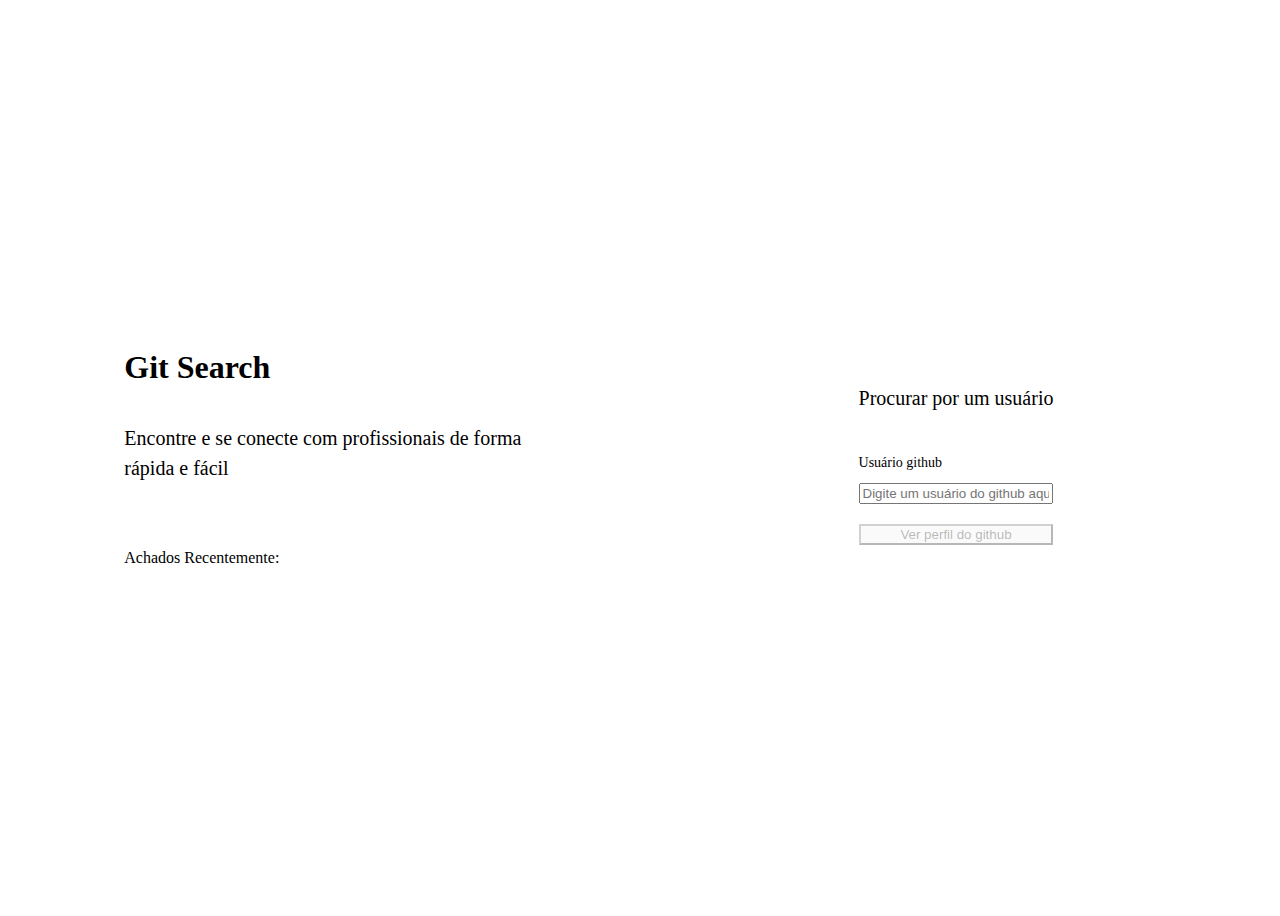
==== pages/home/index.html @ efb5b945 "add: search page, user profile page" ====
<!DOCTYPE html>
<html lang="pt-br">

<head>
  <meta charset="UTF-8" />
  <meta http-equiv="X-UA-Compatible" content="IE=edge" />
  <meta name="viewport" content="width=device-width, initial-scale=1.0" />
  <link rel="stylesheet" href="../../styles/globalStyles.css" />
  <link rel="stylesheet" href="../../styles/animations.css" />
  <link rel="stylesheet" href="../../styles/inputs.css" />
  <link rel="stylesheet" href="../../styles/buttons.css" />
  <link rel="stylesheet" href="index.css" />
  <title>Git Search</title>
</head>

<body>
  <main>
    <div class="homepage-container">
      <div class="left-side">
        <section class="left-box">
          <h1>Git Search</h1>
          <p>
            Encontre e se conecte com profissionais de forma rápida e fácil 
          </p>
          <div class="user-history">
            <h4>Achados Recentemente:</h4>
            <div class="profile-users"></div>
          </div>
        </section>
      </div>
      <div class="right-side">
        <section class="right-box">
          <h2>Procurar por um usuário</h2>
          <form>
            <label for="username">Usuário github</label>
            <input type="text" class="primary-input home-input" name="username" id="username" placeholder="Digite um usuário do github aqui...">
            <button type="button" class="primary-btn home-submit disabled" disabled>Ver perfil do github</button>
          </form>
        </section>
      </div>
    </div>
  </main>
  <script src="index.js"></script>
</body>

</html>
---- pages/home/index.css ----
.homepage-container {
    display: flex;
    color: var(--color-white);
}

.left-side {
    background-color: var(--color-brand-1);
    display: flex;
    align-items: center;
    justify-content: center;
    width: 50vw;
    height: 100vh;
}

.left-box {
    width: 63.2%;
}

.left-box h1 {
    font-weight: 600;
    font-size: 2rem;
}

.left-box p {
    font-weight: 400;
    font-size: 1.25rem;
    line-height: 150%;
    margin: 2.3125rem 0 2.8125rem;
}

.left-box .user-history {
    display: flex;
    gap: 19px;
    align-items: center;
}

.left-box .user-history h4 {
    font-weight: 500;
    font-size: 1rem;
}

.left-box .profile-users {
    display: flex;
    gap: 8px;
}

.left-box .profile-users .user-img img {
    user-select: none;
    border-radius: 40px;
    width: 44px;
    height: 44px;
}

.left-box .profile-users .user-img {
    position: relative;
    display: flex;
    align-items: center;
    justify-content: center;
    border: 1px solid transparent;
    border-radius: 40px;
    width: 44px;
    height: 44px;
    cursor: pointer;
    box-sizing: content-box;
    transition: all .3s;
}

.left-box .profile-users .user-img::after {
    content: 'Acessar este perfil';
    color: var(--color-grey-2);
    font-family: var(--font-family-1);
    font-weight: 500;
    font-size: .75rem;
    display: flex;
    align-items: center;
    justify-content: center;
    box-sizing: border-box;
    position: absolute;
    top: 39px;
    background-color: var(--color-white);
    padding: .25rem .5rem;
    border-radius: var(--radius-2);
    box-shadow: 0px 4px 30px rgba(0, 0, 0, 0.25);
    width: 124px;
    height: 26px;
    opacity: 0;
    pointer-events: none;
    transition: all .3s;
    z-index: 1;
}


.left-box .profile-users .user-img:hover::after {
    pointer-events: visible;
    opacity: 1;
}

.left-box .profile-users .user-img:hover {
    border: 1px solid var(--color-white);
}

.right-side {
    background-color: var(--color-grey-2);
    display: flex;
    align-items: center;
    justify-content: center;
    width: 50vw;
    height: 100vh;
}

.right-box h2 {
    font-weight: 500;
    font-size: 1.25rem;
    margin-bottom: 45px;
}

.right-box form {
    display: flex;
    flex-direction: column;
}

.right-box form label {
    font-weight: 500;
    font-size: .875rem;
}

.right-box form input {
    margin-top: .75rem;
}

.right-box form .not-found {
    margin-top: .75rem;
    font-weight: 400;
    font-size: .875rem;
    color: var(--color-alert);
}

.right-box form button {
    margin-top: 1.25rem;
    border-radius: var(--radius-2);
}
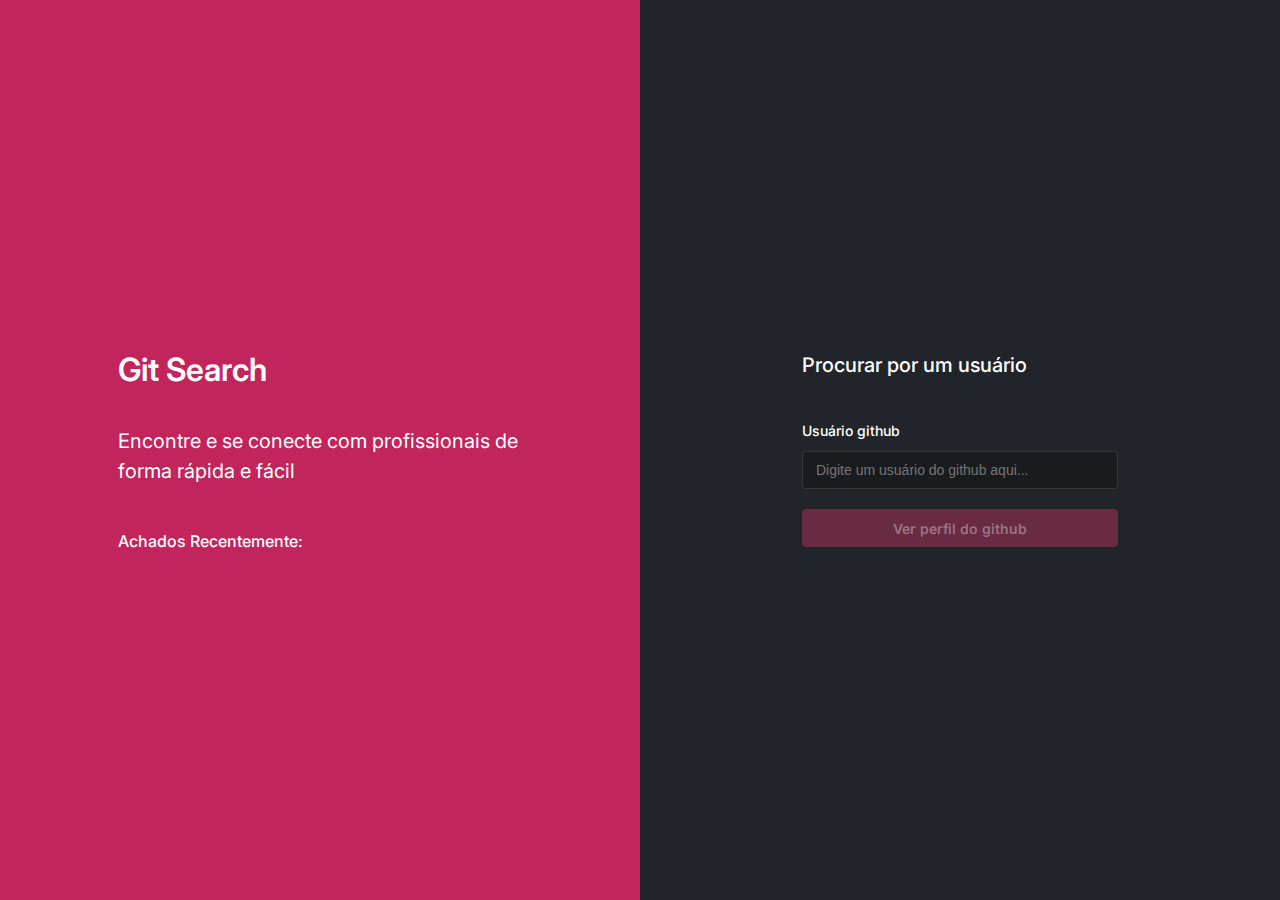
==== commit 35378598: "add: page icon, redirect transition" ====
--- a/pages/home/index.html
+++ b/pages/home/index.html
@@ -5,6 +5,7 @@
   <meta charset="UTF-8" />
   <meta http-equiv="X-UA-Compatible" content="IE=edge" />
   <meta name="viewport" content="width=device-width, initial-scale=1.0" />
+  <link rel="icon" href="../../img/github.svg">
   <link rel="stylesheet" href="../../styles/globalStyles.css" />
   <link rel="stylesheet" href="../../styles/animations.css" />
   <link rel="stylesheet" href="../../styles/inputs.css" />
@@ -13,7 +14,7 @@
   <title>Git Search</title>
 </head>
 
-<body>
+<body class="transition">
   <main>
     <div class="homepage-container">
       <div class="left-side">
--- a/styles/globalStyles.css
+++ b/styles/globalStyles.css
@@ -0,0 +1,44 @@
+@import url('https://fonts.googleapis.com/css2?family=Inter:wght@300;400;500;600;700;800;900&display=swap');
+
+* {
+  margin: 0;
+  padding: 0;
+  box-sizing: border-box;
+}
+
+:root {
+  --color-brand-1: #C2255C;
+  --color-brand-2: #D6336C;
+  --color-grey-1: #191C1F;
+  --color-grey-2: #212529;
+  --color-grey-3: #33363A;
+  --color-grey-4: #373B3E;
+  --color-grey-6: #A6A8A9;
+  --color-white: #FFFFFF;
+  --color-alert: #C22554;
+  --color-opacity-1: rgba(214, 51, 108, 0.4);
+  --color-opacity-2: rgba(255, 255, 255, 0.35);
+  --color-opacity-3: rgba(255, 255, 255, 0.5);
+  --color-opacity-4: rgba(255, 255, 255, 0.12);
+
+  --padding-1: 1.1875rem 1.5rem;
+
+  --radius-1: .5rem;
+  --radius-2: .25rem;
+
+  --font-family-1: 'Inter', sans-serif;
+}
+
+body {
+  font-family: var(--font-family-1);
+  background-color: var(--color-grey-2);
+}
+
+li {
+  list-style: none;
+}
+
+a {
+  text-decoration: none;
+  user-select: none;
+}--- a/styles/animations.css
+++ b/styles/animations.css
@@ -0,0 +1,34 @@
+@keyframes spinner {
+    50% {
+        opacity: .6;
+    }
+
+    100% {
+        opacity: 1;
+        transform: rotate(360deg);
+    }
+}
+
+@keyframes redirectToProfile {
+    0% {
+        opacity: 0;
+        overflow: hidden;
+        transform: translateX(100%);
+    }
+    100% {
+        overflow: hidden;
+        opacity: 1;
+    }
+}
+
+@keyframes redirectToHome {
+    0% {
+        opacity: 0;
+        overflow: hidden;
+        transform: translateX(-100%);
+    }
+    100% {
+        overflow: hidden;
+        opacity: 1;
+    }
+}
--- a/styles/inputs.css
+++ b/styles/inputs.css
@@ -0,0 +1,20 @@
+.primary-input {
+    background-color: var(--color-grey-1);
+    border: 1px solid var(--color-opacity-4);
+    border-radius: var(--radius-2);
+    outline: none;
+    color: var(--color-opacity-3);
+    font-weight: 400;
+    font-size: .875rem;
+    padding: .5rem .8125rem;
+    width: 19.75rem;
+    height: 2.375rem;
+}
+
+.primary-input:focus {
+    border: 1px solid var(--color-white);
+}
+
+.input-error {
+    border: 1px solid var(--color-alert);
+}--- a/styles/buttons.css
+++ b/styles/buttons.css
@@ -0,0 +1,99 @@
+.primary-btn {
+    border: none;
+    background-color: var(--color-brand-2);
+    border-radius: var(--radius-1);
+    height: 2.375rem;
+    padding: 0rem 1.5rem;
+    color: var(--color-white);
+    font-family: var(--font-family-1);
+    font-weight: 600;
+    font-size: .875rem;
+    cursor: pointer;
+    transition: background .3s;
+}
+
+.primary-btn:hover {
+    background-color: var(--color-brand-1);
+}
+
+.dark-btn {
+    border: none;
+    display: flex;
+    align-items: center;
+    background-color: var(--color-grey-3);
+    border-radius: var(--radius-1);
+    height: 2.375rem;
+    width: max-content;
+    padding: 0rem 1.5rem;
+    color: var(--color-white);
+    font-family: var(--font-family-1);
+    font-weight: 600;
+    font-size: .875rem;
+    cursor: pointer;
+    transition: background .3s;
+}
+
+.dark-btn:hover {
+    background-color: var(--color-grey-4);
+}
+
+.tag-btn {
+    display: inline-flex;
+    align-items: center;
+    border: none;
+    background-color: transparent;
+    border-radius: var(--radius-2);
+    border: 1px solid var(--color-white);
+    height: 28px;
+    padding: 0rem .5rem;
+    color: var(--color-white);
+    font-family: var(--font-family-1);
+    font-weight: 500;
+    font-size: .875rem;
+    cursor: pointer;
+    transition: all .3s;
+}
+
+.tag-btn:is(:hover, :focus) {
+    background-color: var(--color-brand-2);
+    border: 1px solid var(--color-brand-2);
+}
+
+.disabled {
+    background-color: var(--color-opacity-1);
+    color: var(--color-opacity-2);
+    user-select: none;
+    cursor: default;
+}
+
+.disabled:is(:hover, :focus) {
+    background-color: var(--color-opacity-1);
+    color: var(--color-opacity-2);
+}
+
+.loading {
+    position: relative;
+    background-color: var(--color-opacity-1);
+    color: transparent;
+    user-select: none;
+    cursor: default;
+}
+
+.loading:is(:hover, :focus) {
+    background-color: var(--color-opacity-1);
+    color: transparent;
+}
+
+.loading::after {
+    content: '';
+    position: absolute;
+    top: 0;
+    left: 0;
+    right: 0;
+    height: 100%;
+    background-image: url(../img/spinner.svg);
+    background-repeat: no-repeat;
+    background-position: center;
+    background-color: transparent;
+    animation: spinner 1.5s cubic-bezier(0.58, 0.75, 1, 1) infinite;
+}
--- a/pages/home/index.css
+++ b/pages/home/index.css
@@ -1,3 +1,7 @@
+.transition {
+    animation: redirectToProfile .7s cubic-bezier(.51,.92,.24,1.15);
+}
+
 .homepage-container {
     display: flex;
     color: var(--color-white);
